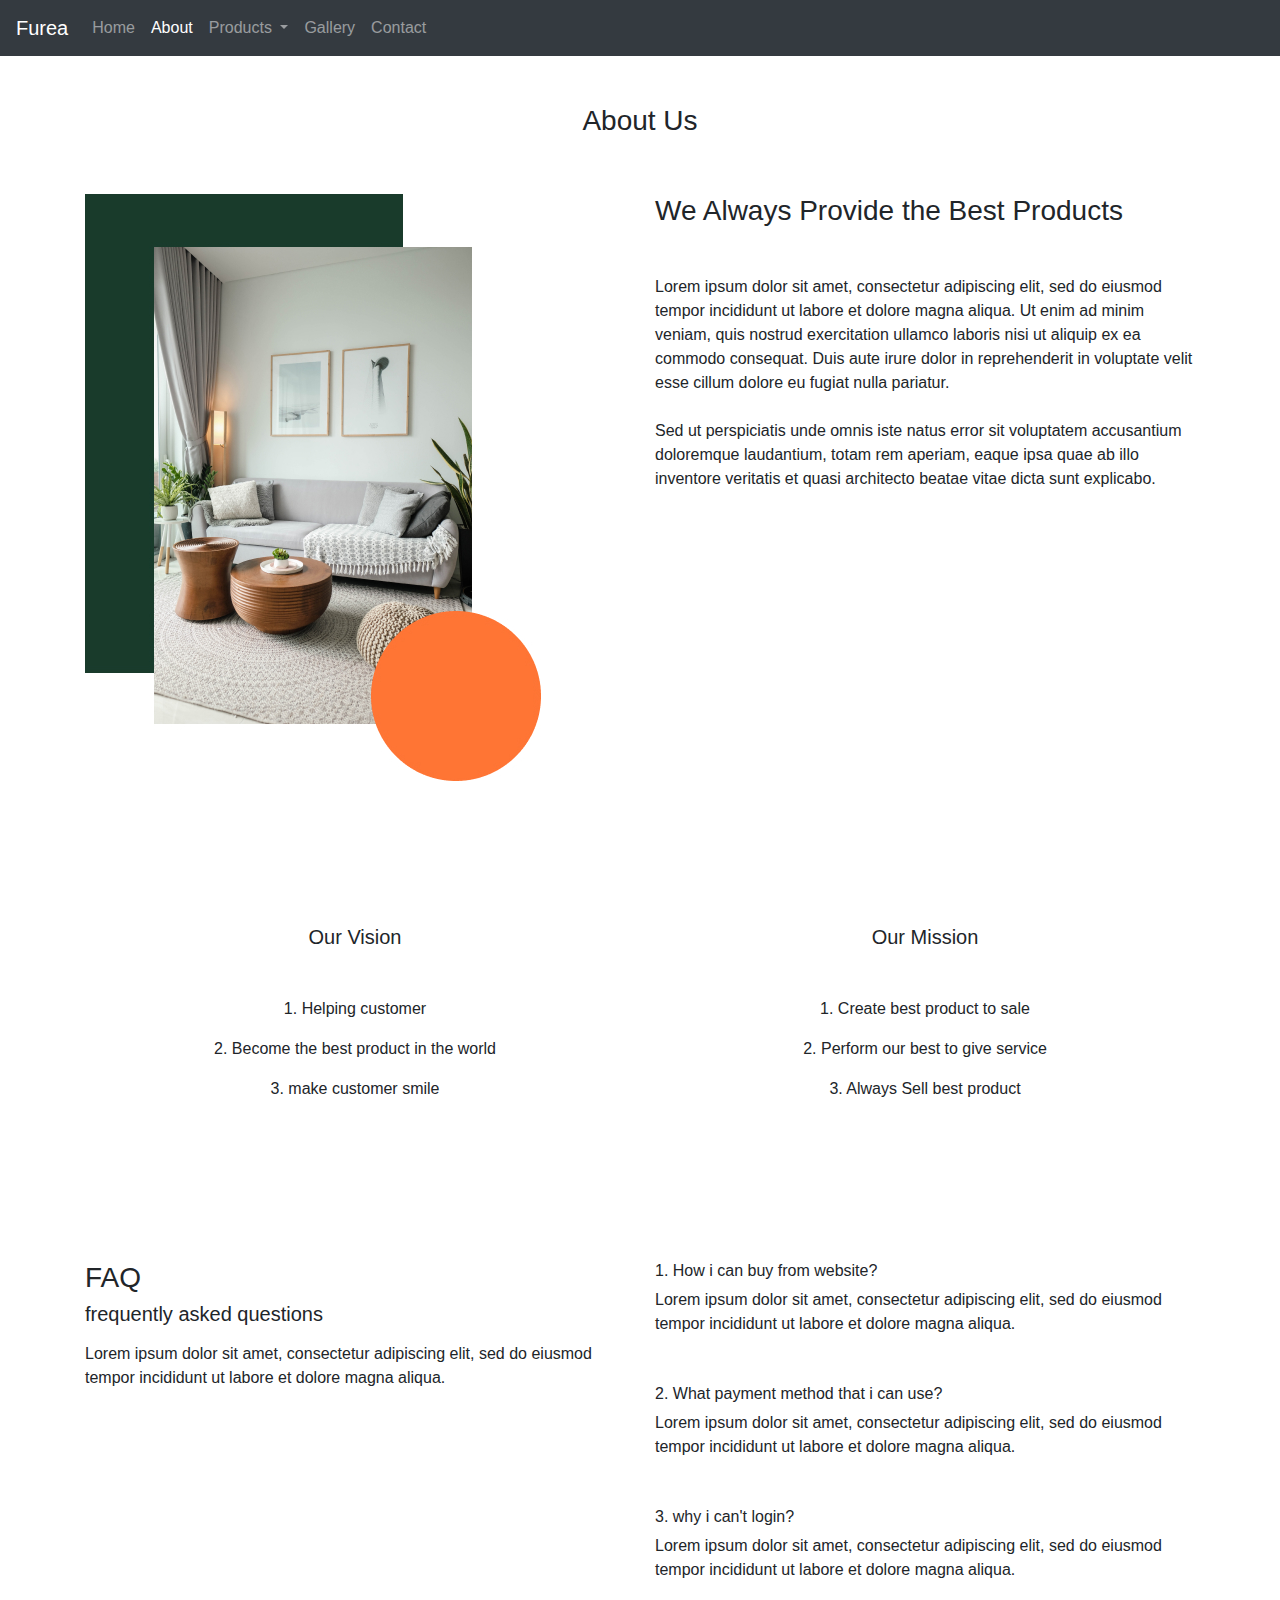
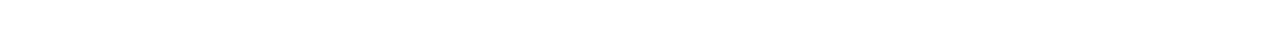
==== about.html @ e49be745 "second commit" ====
<!doctype html>
<html lang="en">
  <head>
    <!-- Required meta tags -->
    <meta charset="utf-8">
    <meta name="viewport" content="width=device-width, initial-scale=1, shrink-to-fit=no">

    <!-- Bootstrap CSS -->
    <link rel="stylesheet" href="https://cdn.jsdelivr.net/npm/bootstrap@4.0.0/dist/css/bootstrap.min.css" integrity="sha384-Gn5384xqQ1aoWXA+058RXPxPg6fy4IWvTNh0E263XmFcJlSAwiGgFAW/dAiS6JXm" crossorigin="anonymous">

    <title>About</title>
  </head>
  <body>
    <nav class="navbar navbar-expand-lg navbar-dark bg-dark">
        <a class="navbar-brand" href="#">Furea</a>
        <button class="navbar-toggler" type="button" data-toggle="collapse" data-target="#navbarSupportedContent" aria-controls="navbarSupportedContent" aria-expanded="false" aria-label="Toggle navigation">
          <span class="navbar-toggler-icon"></span>
        </button>
      
        <div class="collapse navbar-collapse" id="navbarSupportedContent">
          <ul class="navbar-nav mr-auto">
            <li class="nav-item">
              <a class="nav-link" href="index.html">Home <span class="sr-only">(current)</span></a>
            </li>
            <li class="nav-item active">
              <a class="nav-link" href="about.html">About</a>
            </li>
            <li class="nav-item dropdown">
              <a class="nav-link dropdown-toggle" href="#" role="button" data-toggle="dropdown" aria-expanded="false">
                Products
              </a>
              <div class="dropdown-menu">
                <a class="dropdown-item" href="bedroom.html">Bedroom</a>
                <a class="dropdown-item" href="#">Living Room</a>
                <a class="dropdown-item" href="#">Kitchen</a>
                <a class="dropdown-item" href="#">Bathroom</a>
              </div>
            </li>
            <li class="nav-item">
                <a class="nav-link" href="gallery.html">Gallery</a>
            </li>
            <li class="nav-item">
                <a class="nav-link" href="contact.html">Contact</a>
            </li>
          </ul>
        </div>
    </nav>
    <div class="container">
        <div class="row mt-5">
            <div class="col-12">
                <h3 class="text-center">About Us</h3>
            </div>
        </div>
        <div class="row mt-5 pb-5">
            <div class="col-6">
                <img src="Image/about-image.jpg" stylea="width:85%;" alt="">
            </div>
            <div class="col-6">
                <h3 class="mb-5">We Always Provide the Best Products</h3>
                <p class="mb-4">
                    Lorem ipsum dolor sit amet, consectetur adipiscing elit, sed do eiusmod tempor incididunt ut labore et dolore magna aliqua. Ut enim ad minim veniam, quis nostrud exercitation ullamco laboris nisi ut aliquip ex ea commodo consequat. Duis aute irure dolor in reprehenderit in voluptate velit esse cillum dolore eu fugiat nulla pariatur.
                </p>
                <p>
                    Sed ut perspiciatis unde omnis iste natus error sit voluptatem accusantium doloremque laudantium, totam rem aperiam, eaque ipsa quae ab illo inventore veritatis et quasi architecto beatae vitae dicta sunt explicabo.
                </p>
            </div>
        </div>
        <div class="row mt-5 pt-5 pb-5">
            <div class="col-6 text-center">
                <h5 class="mb-5">Our Vision</h5>
                <p>1. Helping customer</p>
                <p>2. Become the best product in the world</p>
                <p>3. make customer smile</p>
            </div>
            <div class="col-6 text-center">
                <h5 class="mb-5">Our Mission</h5>
                <p>1. Create best product to sale</p>
                <p>2. Perform our best to give service</p>
                <p>3. Always Sell best product</p>
            </div>
        </div>
        <div class="row mt-5 pt-5 pb-5">
            <div class="col-6">
                <h3>FAQ</h3>
                <h5 class="mt-2">frequently asked questions</h5>
                <p class="mt-3">Lorem ipsum dolor sit amet, consectetur adipiscing elit, sed do eiusmod tempor incididunt ut labore et dolore magna aliqua.</p>
            </div>
            <div class="col-6">
                <h6>1. How i can buy from website?</h6>
                <p class="mb-5">Lorem ipsum dolor sit amet, consectetur adipiscing elit, sed do eiusmod tempor incididunt ut labore et dolore magna aliqua.</p>
                <h6>2. What payment method that i can use?</h6>
                <p class="mb-5">Lorem ipsum dolor sit amet, consectetur adipiscing elit, sed do eiusmod tempor incididunt ut labore et dolore magna aliqua.</p>
                <h6>3. why i can't login?</h6>
                <p class="">Lorem ipsum dolor sit amet, consectetur adipiscing elit, sed do eiusmod tempor incididunt ut labore et dolore magna aliqua.</p>
            </div>
        </div>
    </div>

    <!-- jQuery first, then Popper.js, then Bootstrap JS -->
    <script src="https://code.jquery.com/jquery-3.2.1.slim.min.js" integrity="sha384-KJ3o2DKtIkvYIK3UENzmM7KCkRr/rE9/Qpg6aAZGJwFDMVNA/GpGFF93hXpG5KkN" crossorigin="anonymous"></script>
    <script src="https://cdn.jsdelivr.net/npm/popper.js@1.12.9/dist/umd/popper.min.js" integrity="sha384-ApNbgh9B+Y1QKtv3Rn7W3mgPxhU9K/ScQsAP7hUibX39j7fakFPskvXusvfa0b4Q" crossorigin="anonymous"></script>
    <script src="https://cdn.jsdelivr.net/npm/bootstrap@4.0.0/dist/js/bootstrap.min.js" integrity="sha384-JZR6Spejh4U02d8jOt6vLEHfe/JQGiRRSQQxSfFWpi1MquVdAyjUar5+76PVCmYl" crossorigin="anonymous"></script>
  </body>
</html>
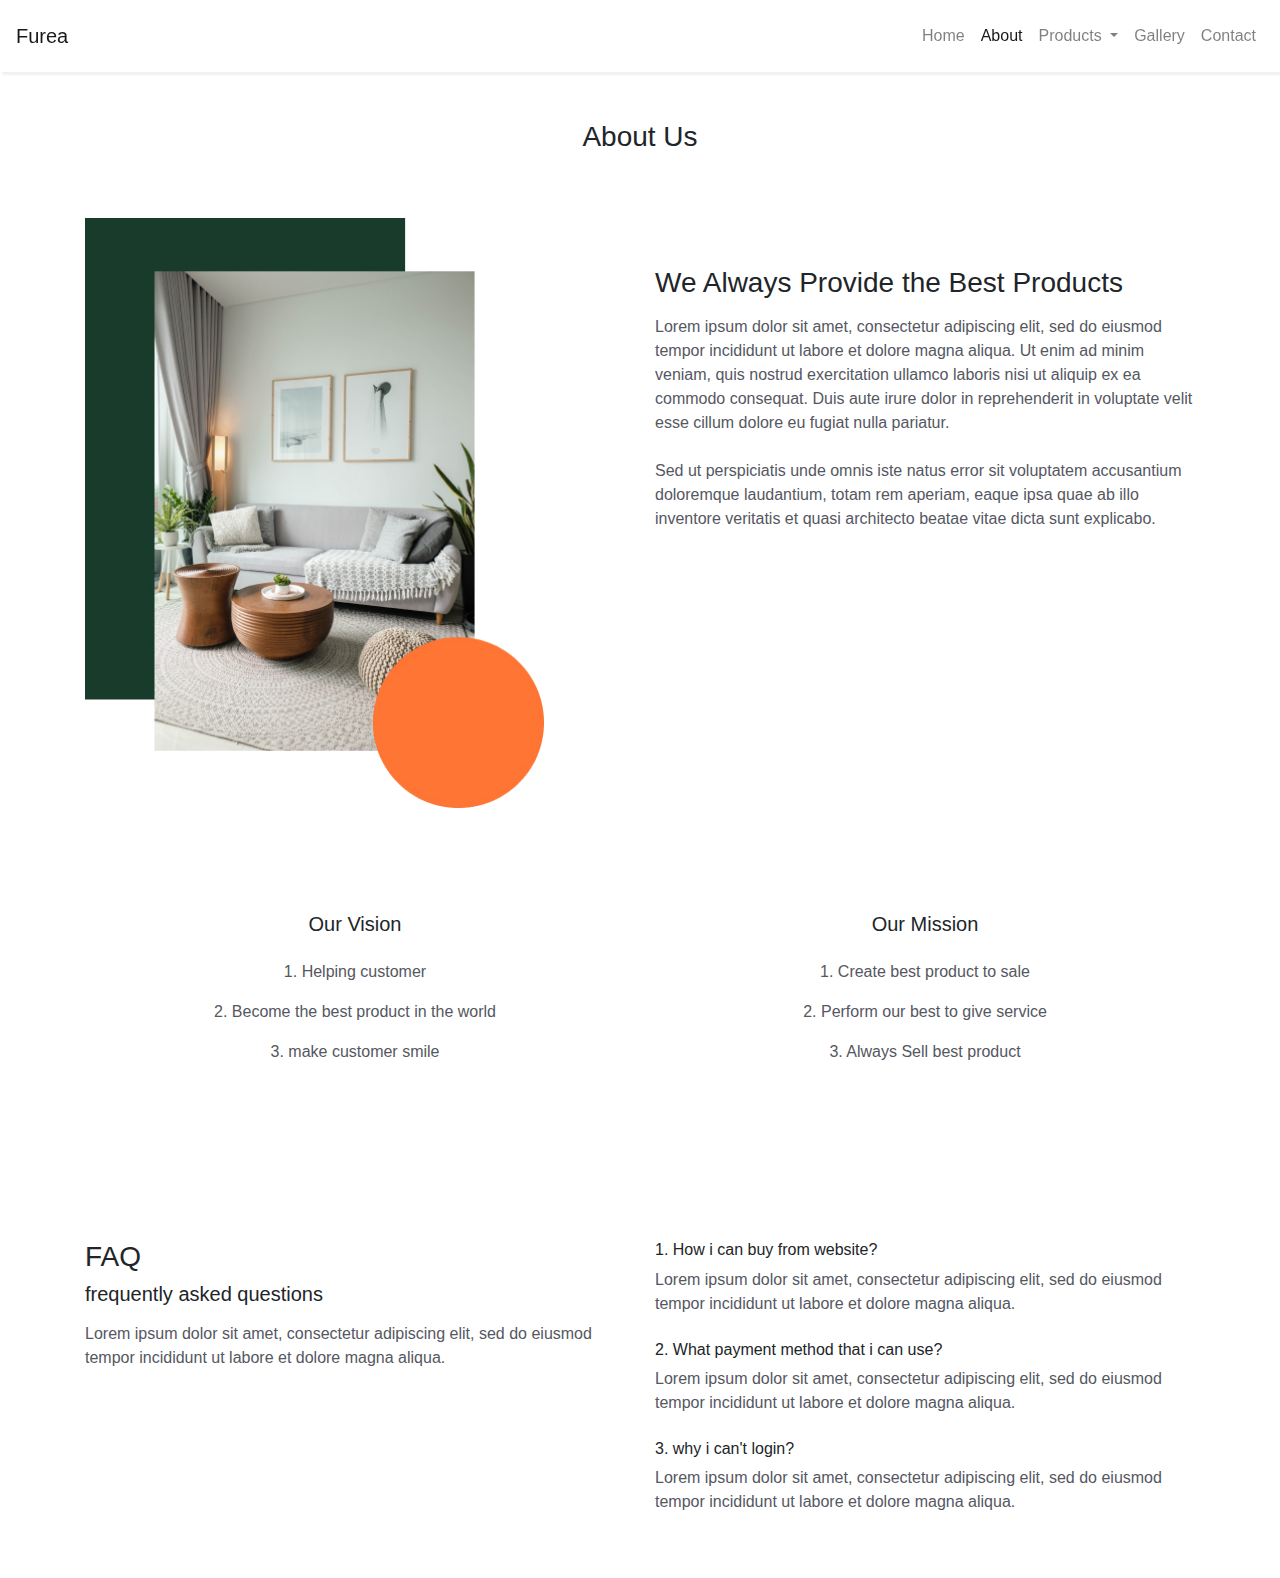
==== commit f53a7d17: "making home and about page responsive" ====
--- a/about.html
+++ b/about.html
@@ -7,18 +7,18 @@
 
     <!-- Bootstrap CSS -->
     <link rel="stylesheet" href="https://cdn.jsdelivr.net/npm/bootstrap@4.0.0/dist/css/bootstrap.min.css" integrity="sha384-Gn5384xqQ1aoWXA+058RXPxPg6fy4IWvTNh0E263XmFcJlSAwiGgFAW/dAiS6JXm" crossorigin="anonymous">
-
-    <title>About</title>
+    <link rel="stylesheet" href="CSS/about-style.css">
+    <title>Furea - About</title>
   </head>
   <body>
-    <nav class="navbar navbar-expand-lg navbar-dark bg-dark">
+    <nav class="navbar navbar-expand-lg navbar-light bg-white sticky-top py-3">
         <a class="navbar-brand" href="#">Furea</a>
         <button class="navbar-toggler" type="button" data-toggle="collapse" data-target="#navbarSupportedContent" aria-controls="navbarSupportedContent" aria-expanded="false" aria-label="Toggle navigation">
           <span class="navbar-toggler-icon"></span>
         </button>
       
         <div class="collapse navbar-collapse" id="navbarSupportedContent">
-          <ul class="navbar-nav mr-auto">
+          <ul class="navbar-nav ml-auto">
             <li class="nav-item">
               <a class="nav-link" href="index.html">Home <span class="sr-only">(current)</span></a>
             </li>
@@ -51,12 +51,12 @@
                 <h3 class="text-center">About Us</h3>
             </div>
         </div>
-        <div class="row mt-5 pb-5">
-            <div class="col-6">
-                <img src="Image/about-image.jpg" stylea="width:85%;" alt="">
+        <div class="row mt-2 py-5">
+            <div class="col-md-6 col-sm-12">
+                <img src="Image/about-image.jpg" class ="img1">
             </div>
-            <div class="col-6">
-                <h3 class="mb-5">We Always Provide the Best Products</h3>
+            <div class="col-md-6 col-sm-12">
+                <h3 class="mt-5 mb-3">We Always Provide the Best Products</h3>
                 <p class="mb-4">
                     Lorem ipsum dolor sit amet, consectetur adipiscing elit, sed do eiusmod tempor incididunt ut labore et dolore magna aliqua. Ut enim ad minim veniam, quis nostrud exercitation ullamco laboris nisi ut aliquip ex ea commodo consequat. Duis aute irure dolor in reprehenderit in voluptate velit esse cillum dolore eu fugiat nulla pariatur.
                 </p>
@@ -65,31 +65,32 @@
                 </p>
             </div>
         </div>
-        <div class="row mt-5 pt-5 pb-5">
-            <div class="col-6 text-center">
-                <h5 class="mb-5">Our Vision</h5>
+        <div class="row mt-2 py-5">
+            <div class="col-md-6 col-sm-12 text-center mb-5">
+                <h5 class="mb-4">Our Vision</h5>
                 <p>1. Helping customer</p>
                 <p>2. Become the best product in the world</p>
                 <p>3. make customer smile</p>
             </div>
-            <div class="col-6 text-center">
-                <h5 class="mb-5">Our Mission</h5>
+            <div class="col-md-6 col-sm-12 text-center">
+                <h5 class="mb-4">Our Mission</h5>
                 <p>1. Create best product to sale</p>
                 <p>2. Perform our best to give service</p>
                 <p>3. Always Sell best product</p>
             </div>
         </div>
-        <div class="row mt-5 pt-5 pb-5">
-            <div class="col-6">
+
+        <div class="row mt-3 py-5">
+            <div class="col-md-6 col-sm-12">
                 <h3>FAQ</h3>
                 <h5 class="mt-2">frequently asked questions</h5>
                 <p class="mt-3">Lorem ipsum dolor sit amet, consectetur adipiscing elit, sed do eiusmod tempor incididunt ut labore et dolore magna aliqua.</p>
             </div>
-            <div class="col-6">
+            <div class="col-md-6 col-sm-12 faq">
                 <h6>1. How i can buy from website?</h6>
-                <p class="mb-5">Lorem ipsum dolor sit amet, consectetur adipiscing elit, sed do eiusmod tempor incididunt ut labore et dolore magna aliqua.</p>
+                <p class="mb-4">Lorem ipsum dolor sit amet, consectetur adipiscing elit, sed do eiusmod tempor incididunt ut labore et dolore magna aliqua.</p>
                 <h6>2. What payment method that i can use?</h6>
-                <p class="mb-5">Lorem ipsum dolor sit amet, consectetur adipiscing elit, sed do eiusmod tempor incididunt ut labore et dolore magna aliqua.</p>
+                <p class="mb-4">Lorem ipsum dolor sit amet, consectetur adipiscing elit, sed do eiusmod tempor incididunt ut labore et dolore magna aliqua.</p>
                 <h6>3. why i can't login?</h6>
                 <p class="">Lorem ipsum dolor sit amet, consectetur adipiscing elit, sed do eiusmod tempor incididunt ut labore et dolore magna aliqua.</p>
             </div>
--- a/CSS/about-style.css
+++ b/CSS/about-style.css
@@ -0,0 +1,33 @@
+:root{
+    --normal-font: 400;
+    --medium-font: 500;
+    --bold-font: 700;
+    --primary-color: #FE7534;
+    --primary-hover: #e66c33;
+    --link-color : #183B2C;
+    --neutral-color: #232429;
+    --line-height: 1.7rem;
+    --transition: 0.4s ease-in;
+}
+
+p {
+    color: #555761;
+}
+
+.navbar{
+    box-shadow: 2px 3px 2px #f1f1f1;
+}
+
+.img1{
+    width: 85%;
+}
+
+@media screen and (max-width: 600px){
+    .img1{
+        width: 100%;
+    }
+
+    .faq{
+        margin-top: 2rem;
+    }
+}